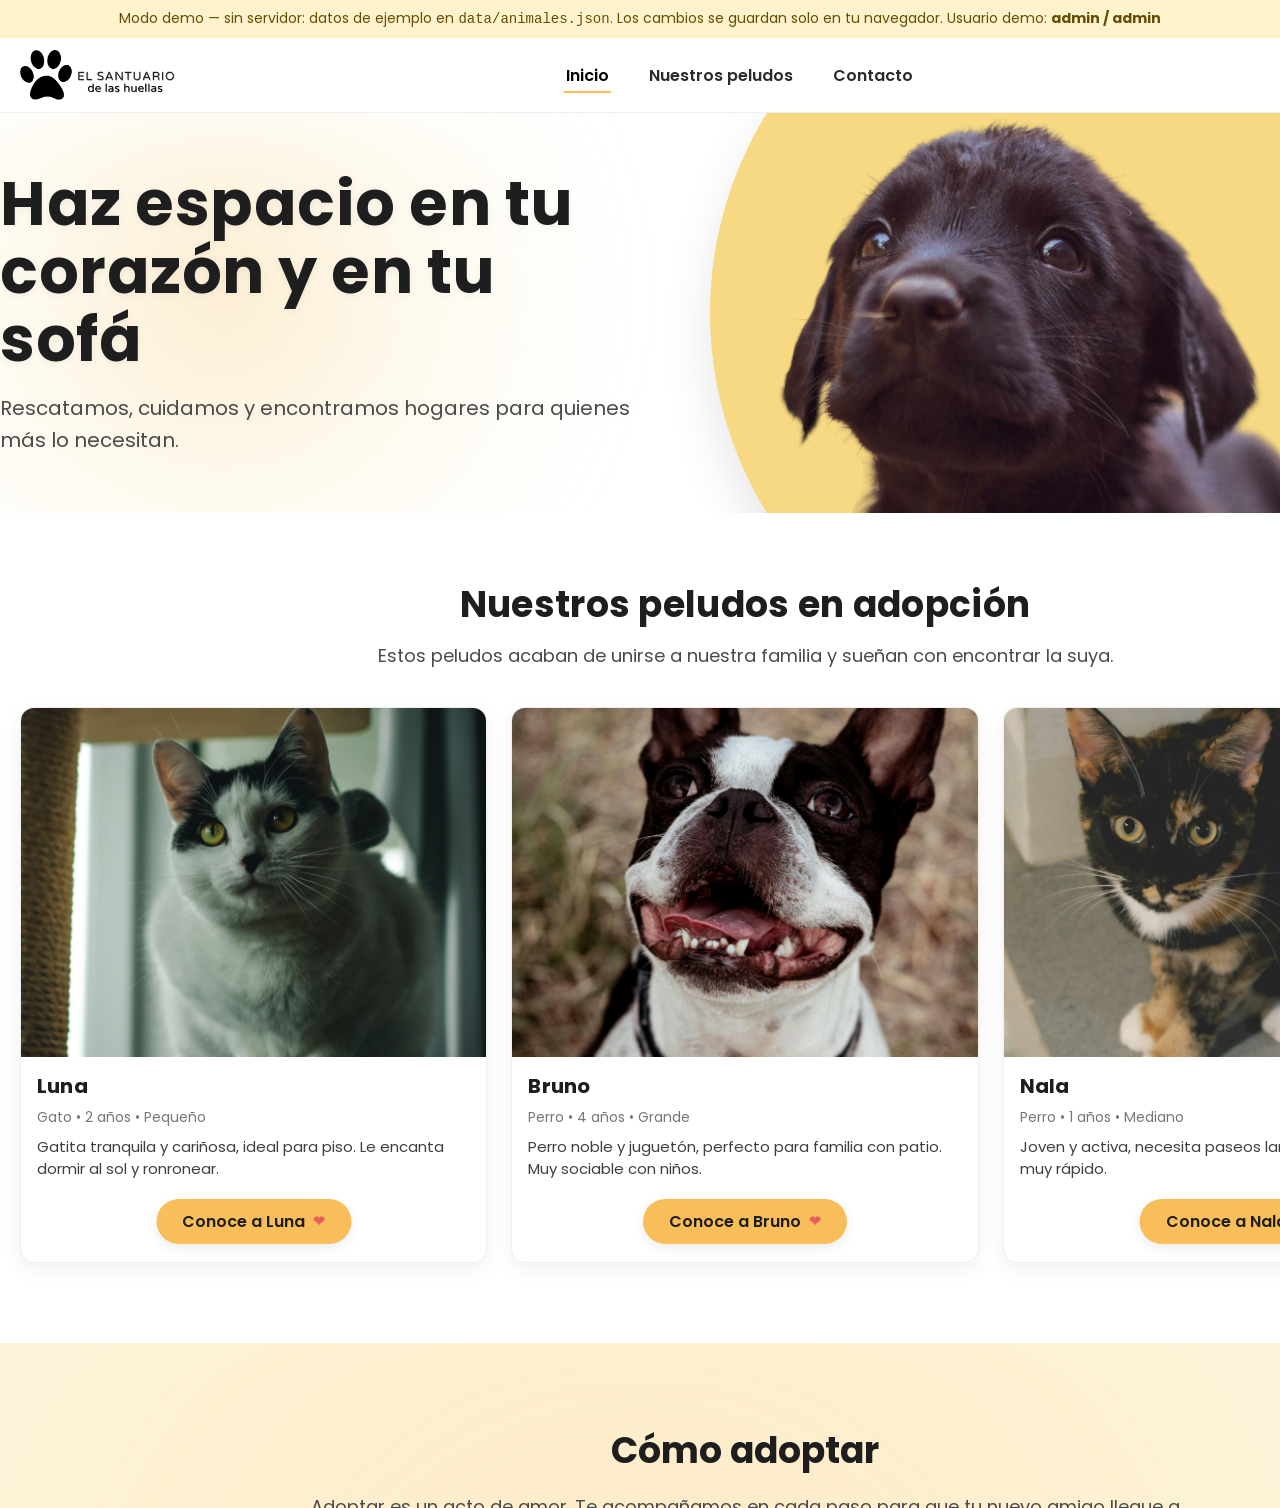
==== admin.html @ d08b42cb "Demo estatica Santuario de las Huellas para GitHub Pages (sin PHP/MySQL)" ====
<!DOCTYPE html>
<html lang="es">
<head>
  <meta charset="UTF-8" />
  <title>Administración | El Santuario de las Huellas</title>
  <meta name="viewport" content="width=device-width, initial-scale=1.0" />
  <link rel="stylesheet" href="style.css" />
</head>
<body class="admin-page">
<div style="background:#fff3cd;color:#664d03;text-align:center;padding:8px 12px;font-size:14px;border-bottom:1px solid #ffecb5;">Modo demo — sin servidor: datos de ejemplo en <code>data/animales.json</code>. Los cambios se guardan solo en tu navegador. Usuario demo: <b>admin / admin</b></div>

	<script type="module" src="./admin.js"></script>

 <header class="site-header">
  <div class="container">
    <a href="index.html" class="logo">
      <img src="imagenes/logo.png" alt="El Santuario de las Huellas" />
    </a>
    <nav class="main-nav" aria-label="Principal">
      <ul>
        <li><a href="index.html">Inicio</a></li>
        <li><a href="animales.html">Nuestros peludos</a></li>
        <li><a href="contacto.html">Contacto</a></li>
        <li id="optionAdmin"><a class="is-active" href="admin.html">Admin</a></li>
      </ul>
    </nav>
	   <a href="#" class="login-link" id="botonLogout">Cerrar sesión</a>
  </div>
</header>

 <section class="page-hero">
  <div class="page-hero-container">
    <h1>Animales (Administración)</h1>

    <!-- Accesos rápidos -->
    <nav style="margin-top:12px; display:flex; gap:8px; flex-wrap:wrap;">
      <a href="admin.html" class="btn">Animales</a>
      <a href="mensajes.html" class="btn btn--ghost">Mensajes</a>
    </nav>
  </div>
</section>

  <main class="admin-wrap">
    <section class="card" aria-labelledby="listado-title">
      <header class="card__head"><h2 id="listado-title">Listado</h2></header>
      <div class="table-wrap">
        <table class="table" id="tabla-animales">
          <thead>
            <tr>
              <th>Nombre</th>
              <th>Especie</th>
              <th>Edad</th>
              <th>Sexo</th>
              <th>Tamaño</th>
              <th>Raza</th>
              <th>Vacunas</th>
              <th>Esterilizado</th>
              <th>Adoptado</th>
            </tr>
          </thead>
          <tbody>
          </tbody>
        </table>
      </div>
    </section>

    <section class="card" aria-labelledby="nuevo-title">
      <header class="card__head"><h2 id="titulo-animal">Nuevo animal</h2></header>
      <form id="form-animal" class="form" action="#" method="post" autocomplete="on">
        <input type="text" name="website" tabindex="-1" class="honeypot" aria-hidden="true">
        <div class="form-row two">
          <div class="field"><label for="nombre">Nombre*</label><input id="nombre" name="nombre" type="text" required></div>
          <div class="field"><label for="especie">Especie</label><input id="especie" name="especie" type="text" placeholder="Perro / Gato / ..."></div>
        </div>
        <div class="form-row two">
          <div class="field"><label for="edad">Edad</label><input id="edad" name="edad" type="number" min="0" step="1" placeholder="0"></div>
          <div class="field"><label for="sexo">Sexo</label><input id="sexo" name="sexo" type="text" placeholder="Macho / Hembra / Desconocido"></div>
        </div>
        <div class="form-row two">
          <div class="field"><label for="tamano">Tamaño</label><input id="tamano" name="tamano" type="text" placeholder="Pequeño / Mediano / Grande"></div>
          <div class="field"><label for="raza">Raza</label><input id="raza" name="raza" type="text"></div>
        </div>
        <div class="form-row two">
          <label class="check"><input type="checkbox" name="vacunas" id="checkVacuna"> Vacunas al día</label>
          <label class="check"><input type="checkbox" name="esterilizado" id="checkEsterilizado"> Esterilizado</label>
        </div>
        <div class="form-row"><div class="field"><label for="descripcion">Descripción</label><textarea id="descripcion" name="descripcion" rows="4" placeholder="Carácter, sociabilidad, necesidades…"></textarea></div></div>
        <div class="form-row"><div class="field"><label for="foto">URL de la foto</label><input name="foto" type="file" id="imageInput" accept="image/*" /></div></div>
        <button type="submit" class="btn-submit">Guardar</button>
        <p class="nota-requeridos">Los campos marcados con * son obligatorios.</p>
      </form>
    </section>
  </main>

  <footer class="site-footer">
    <div class="container">
      <p>&copy; 2025 · El Santuario de las Huellas</p>
    </div>
  </footer>
</body>
</html>
---- style.css ----
@import url('https://fonts.googleapis.com/css2?family=Poppins:wght@400;600;700&display=swap');

* { 
  box-sizing: border-box; 
}

body {
  margin: 0;
  font-family: 'Poppins', sans-serif;
  color: #2b2b2b;
  background-color: #fff;
}

/* Cabecera */
.site-header {
  /* Mantener fijo en la parte de arriba */
  position: sticky;
  top: 0;
  background: #fff;
  border-bottom: 1px solid #eee;
  z-index: 100;
}

.site-header .container {
  width: 1490px;
  margin: 0 auto;
  padding: 12px 20px;
  display: grid;
  grid-template-columns: auto 1fr auto;
  align-items: center;
  gap: 16px;
}


/* Logo superior */
.logo img {
  display: block;
  height: 50px;
  width: auto;
}

/* Mantener el menú centrado */
.main-nav { justify-self: center; }

.main-nav ul {
  list-style: none;
  display: flex;
  gap: 36px;
  margin: 0;
  padding: 0;
}

.main-nav a {
  text-decoration: none;
  color: #2b2b2b;
  font-weight: 600;
  padding: 6px 2px;
  transition: color 0.2s ease;
}

.main-nav a:hover { 
  color: #000; 
}

/* Login */
.login-link {
  text-decoration: none;
  font-weight: 600;
  color: #2b2b2b;
  padding: 8px 14px;
  border: 1px solid #ddd;
  border-radius: 10px;
  transition: all 0.2s ease;
}

.login-link:hover { 
  background: #f7f7f7; 
}

/* Botón cerrar sesión */
.logout-link {
  position: absolute;
  left: 24px;
  top: 18px;
  font-size: 14px;
  text-decoration: none;
  color: #333;
  font-weight: 600;
}

.logout-link:hover {
  text-decoration: underline;
}


/* Sección hero (pestañas) */
.hero {
  background: #fff;
  height: 400px;
  display: flex;
  align-items: center;
  overflow: hidden;
  position: relative;
}

/* Contenedor interno de sección hero */
.hero-content {
  width: 1490px;
  margin: 0 auto;
  display: grid;
  grid-template-columns: 1fr 600px;
  align-items: center;
  gap: 48px;
}
.hero-text {
  max-width: 740px;
  position: relative;
}

/*  Redondel anaranjado suave detrás del texto (ejemplo modificable https://stackoverflow.com/questions/36475335/hero-with-gradient-using-before-not-working-correctly) */
.hero-text::before {
  content: "";
  position: absolute;
  top: -60px;
  left: -80px;
  width: 120%;
  height: 160%;
  background: radial-gradient(circle at 40% 40%, rgba(247, 190, 90, 0.28), rgba(246, 217, 130, 0.12) 40%, transparent 75%);
  filter: blur(35px);
  z-index: 0;
}

/* Texto sobre el redondel */
.hero-text h1,
.hero-text p {
  position: relative;
  z-index: 1;
}

.hero-text h1 {
  font-size: 62px;
  line-height: 1.1;
  margin: 0 0 18px;
  color: #1e1e1e;
  font-weight: 700;
  letter-spacing: 0.5px;
  text-shadow: 0 2px 8px rgba(0,0,0,0.05);
}

.hero-text p {
  font-size: 20px;
  line-height: 1.6;
  margin: 0;
  color: #4a4a4a;
  font-weight: 400;
  text-shadow: 0 1px 6px rgba(0,0,0,0.04);
}

/* Imagen (derecha) con semicírculo amarillo detrás */
.hero-image {
  position: relative;
  width: 600px;
  height: 380px;
  justify-self: end;
  isolation: isolate;
}

/* Circulo anaranjado detrás de la imágen */
.hero-image::before {
  content: "";
  position: absolute;
  right: -190px;
  top: 50%;
  width: 760px;
  height: 760px;
  background: #f6d982;
  border-radius: 50%;
  transform: translateY(-50%);
  z-index: -1;
  box-shadow: 0 25px 50px rgba(0, 0, 0, 0.1);
}

/* Imagen PNG transparente */
.hero-image img {
  position: relative;
  width: 108%;
  height: auto;
  display: block;
  object-fit: contain;
  z-index: 1;
  transform: translate(40px, -60px);
}


/* Pantalla de adopción */
.adopcion {
  padding: 64px 0 80px;
  background: #fff;
}

.adopcion-container {
  width: 1490px;
  margin: 0 auto;
  padding: 0 20px;
}

.adopcion-header {
  text-align: center;
  max-width: 900px;
  margin: 0 auto 36px;
  position: relative;
}

.adopcion-header h2 {
  font-size: 36px;
  font-weight: 700;
  color: #1e1e1e;
  margin: 0 0 10px;
  letter-spacing: .3px;
}

.adopcion-header p {
  font-size: 18px;
  color: #4a4a4a;
  line-height: 1.6;
  margin: 0;
}

/* Rejilla de tarjetas con 3 columnas*/
.adopcion-grid {
  display: grid;
  grid-template-columns: repeat(3, 1fr);
  gap: 24px;
}

/* Tarjeta */
.pet-card {
  background: #fff;
  border: 1px solid #eee;
  border-radius: 14px;
  overflow: hidden;
  box-shadow: 0 6px 20px rgba(0, 0,0, .06);
  transition: border-color .15s ease;
}

.pet-card:hover {
  transform: translateY(-3px);
  box-shadow: 0 12px 28px rgba(0,0,0,.10);
  border-color: #e9e9e9;
}

/* Imagen con proporción uniforme */
.pet-media {
  width: 100%;
}

.pet-media img {
  display: block;
  width: 100%;
  aspect-ratio: 4 / 3;
  object-fit: cover;
}

.pet-body {
  padding: 14px 16px 18px;
}

.pet-name {
  margin: 0 0 6px;
  font-size: 20px;
  font-weight: 700;
  color: #1e1e1e;
  letter-spacing: .2px;
}

.pet-meta {
  margin: 0 0 8px;
  font-size: 14px;
  color: #777;
}

.pet-desc {
  margin: 0;
  font-size: 15px;
  color: #3f3f3f;
  line-height: 1.5;
}

/* Botón "Conóceme" dentro de las tarjetas centrado */
.pet-btn {
  display: inline-flex;
  align-items: center;
  justify-content: center;
  gap: 8px; /* Espaciado entre texto y el corazón */
  margin-top: 18px;
  padding: 10px 26px;
  background: #f7be5a;
  color: #1e1e1e;
  font-weight: 600;
  text-decoration: none;
  border-radius: 50px;
  transition: all 0.25s ease;
  box-shadow: 0 4px 12px rgba(0, 0, 0, 0.08);
  position: relative;
  left: 50%;
  transform: translateX(-50%);
}

/* Corazón que se agranda al pasar por encima al lado del texto */
.pet-btn::after {
  content: "❤";
  font-size: 14px;
  color: #e85d5d;
  transition: transform 0.3s ease;
}

/* Hover: más luminoso y con pequeño movimiento */
.pet-btn:hover {
  background: #f9c96c; /* tono más claro al pasar el ratón */
  transform: translate(-50%, -2px);
  box-shadow: 0 8px 20px rgba(0, 0, 0, 0.12);
}

.pet-btn:hover::after {
  transform: scale(1.3);
}


/* Zona del cómo adoptar*/
.como-adoptar {
  background: #fff8e6;
  padding: 80px 0 100px;
  position: relative;
  overflow: hidden;
}

/* Círculo de fondo igual que hero */
.como-adoptar::before {
  content: "";
  position: absolute;
  top: -100px;
  left: 50%;
  width: 180%;
  height: 260%;
  background: radial-gradient(circle at 50% 30%, rgba(247, 190, 90, 0.25), rgba(246, 217, 130, 0.1) 50%, transparent 80%);
  filter: blur(60px);
  transform: translateX(-50%);
  z-index: 0;
}

.hero-text::before {
  content: "";
  position: absolute;
  top: -60px;
  left: -80px;
  width: 120%;
  height: 160%;
  background: radial-gradient(circle at 40% 40%, rgba(247, 190, 90, 0.28), rgba(246, 217, 130, 0.12) 40%, transparent 75%);
  filter: blur(35px);
  z-index: 0;
}

.como-container {
  width: 1490px;
  margin: 0 auto;
  position: relative;
  z-index: 1;
}

/* Encabezado */
.como-header {
  text-align: center;
  max-width: 900px;
  margin: 0 auto 60px;
}

.como-header h2 {
  font-size: 36px;
  font-weight: 700;
  color: #1e1e1e;
  margin: 0 0 14px;
}

.como-header p {
  font-size: 18px;
  color: #4a4a4a;
  line-height: 1.7;
  margin: 0;
}

/* Pasos */
.como-pasos {
  display: grid;
  grid-template-columns: repeat(3, 1fr);
  gap: 36px;
  text-align: center;
}

.paso {
  background: #fff;
  border-radius: 16px;
  padding: 40px 28px 46px;
  box-shadow: 0 8px 24px rgba(0, 0, 0, 0.06);
  transition: transform 0.2s ease, box-shadow 0.2s ease;
}

.paso:hover {
  transform: translateY(-5px);
  box-shadow: 0 16px 32px rgba(0, 0, 0, 0.08);
}

.paso-icono {
  font-size: 42px;
  margin-bottom: 14px;
}

.paso h3 {
  font-size: 22px;
  margin: 0 0 10px;
  font-weight: 700;
  color: #1e1e1e;
}

.paso p {
  font-size: 16px;
  color: #4a4a4a;
  line-height: 1.6;
  margin: 0;
}

/* Pie de página */
.site-footer {
  background: #fff;
  text-align: center;
  padding: 24px 0;
  font-size: 15px;
  color: #555;
  border-top: 1px solid #eee;
  width: 100%;
}

.site-footer p {
  margin: 0;
  letter-spacing: 0.3px;
}

.page-hero-container {
  width: 1490px;
  margin: 0 auto;
  padding: 0 20px;
  text-align: left;
}
.page-hero h1 {
  margin: 0 0 8px;
  font-size: 42px;
  color: #1e1e1e;
  letter-spacing: .3px;
}
.page-hero p {
  margin: 0;
  font-size: 18px;
  color: #4a4a4a;
}

/* Estado activo en el menú de pestañas */
.main-nav a.is-active {
  color: #000;
  border-bottom: 2px solid #f7be5a;
  padding-bottom: 4px;
}

/* Página de ficha */
.breadcrumb {
  background: #fff;
  padding: 14px 0 0;
}

.breadcrumb .page-hero-container {
  text-align: left;
  font-size: 14px;
  color: #777;
}

.breadcrumb a {
  color: #777;
  text-decoration: none;
}

.breadcrumb a:hover { 
  color: #000; 
}

.breadcrumb span { 
  margin: 0 8px; 
}

.animal-wrap { 
  background: #fff; 
  padding: 30px 0 80px; 
}

.animal-container {
  width: 1490px;
  margin: 0 auto;
  display: grid;
  grid-template-columns: 1fr 420px;
  gap: 36px;
}

/* Columna izquierda */
.animal-cover {
  margin: 0 0 20px;
  border-radius: 16px;
  overflow: hidden;
  box-shadow: 0 10px 24px rgba(0,0,0,.08);
  display: flex;
  justify-content: center;
  align-items: center;
  background: #fff;
}

.animal-cover img {
  width: 90%;
  max-height: 550px;
  height: auto;
  display: block;
  object-fit: contain;
  border-radius: 14px;
}

.animal-story h2 {
  font-size: 28px;
  margin: 0 0 10px;
  color: #1e1e1e;
}

.animal-story p {
  font-size: 17px;
  color: #4a4a4a;
  line-height: 1.75;
  margin: 0;
}

/* Columna derecha */
.animal-aside { 
  align-self: start; 
}

.animal-card {
  background: #fff;
  border: 1px solid #eee;
  border-radius: 16px;
  padding: 22px 20px;
  box-shadow: 0 8px 24px rgba(0,0,0,.06);
}

.animal-card h3 {
  margin: 0 0 12px;
  font-size: 20px;
}

/* Tabla simple */
.data-list {
  list-style: none;
  margin: 0 0 20px;
  padding: 0;
  display: grid;
  grid-template-columns: 1fr 1fr;
  gap: 10px 14px;
}

.data-list li {
  display: flex;
  justify-content: space-between;
  gap: 12px;
  padding: 10px 12px;
  border: 1px solid #f0f0f0;
  border-radius: 10px;
  background: #fff;
}

.data-list li span { 
  color: #777; 
}
.data-list li strong { 
  color: #1e1e1e; 
}

/* Botón único */
.cta-group {
  display: flex;
  justify-content: center;
  margin-top: 16px;
}

.btn-primary {
  display: inline-block;
  padding: 12px 28px;
  background: #f7be5a;
  color: #1e1e1e;
  text-decoration: none;
  font-weight: 600;
  border-radius: 12px;
  box-shadow: 0 6px 16px rgba(0,0,0,.1);
  transition: all 0.25s ease;
  font-size: 16px;
}
.btn-primary:hover {
  background: #f9c96c;
  transform: translateY(-2px);
  box-shadow: 0 10px 22px rgba(0,0,0,.12), 0 0 20px rgba(247,190,90,.35);
}

.aside-note {
  font-size: 13px;
  color: #787878;
  margin: 12px 2px 0;
  text-align: center;
}

/* Página de contacto */
.contacto { 
  background: #fff; 
  padding: 40px 0 80px; 
}

.contacto-container {
  width: 1490px;
  margin: 0 auto;
  display: grid;
  grid-template-columns: 1fr 420px;
  gap: 36px;
  align-items: start;
}

/* Formulario */
.form 
{ 
  background:#fff; 
  border:1px solid #eee; 
  border-radius:16px; 
  padding:24px; 
  box-shadow:0 8px 24px rgba(0,0,0,.06); 
}
.honeypot { 
  position:absolute; 
  left:-9999px; 
}
.form-row { 
  display: grid; 
  gap: 16px; 
  margin-bottom: 14px; 
}

.form-row.two { 
  grid-template-columns: 1fr 1fr; 
}

.field label { 
  display:block; 
  font-size:14px; 
  color:#555; 
  margin-bottom:6px; 
}
.field input,
.field select,
.field textarea {
  width: 100%;
  padding: 12px 12px;
  border: 1px solid #e6e6e6;
  border-radius: 10px;
  font: inherit;
  color: #2b2b2b;
  background: #fff;
  outline: none;
  transition: border-color .15s ease, box-shadow .15s ease;
}
.field input:focus,
.field select:focus,
.field textarea:focus {
  border-color: #f7be5a;
  box-shadow: 0 0 0 3px rgba(247,190,90,.25);
}

.check { 
  font-size:14px; 
  color:#4a4a4a; 
  display:flex; 
  gap:8px; 
  align-items:flex-start; 
}
.check input { 
  margin-top:3px; 
}

.btn-submit {
  display: inline-block;
  margin-top: 6px;
  padding: 12px 28px;
  background: #f7be5a;
  color: #1e1e1e;
  font-weight: 600;
  text-decoration: none;
  border: 0;
  border-radius: 12px;
  cursor: pointer;
  box-shadow: 0 6px 16px rgba(0,0,0,.10);
  transition: all .25s ease;
}
.btn-submit:hover {
  background: #f9c96c;
  transform: translateY(-2px);
  box-shadow: 0 10px 22px rgba(0,0,0,.12), 0 0 20px rgba(247,190,90,.35);
}

.nota-requeridos { 
  font-size:12px; 
  color:#888; 
  margin-top:8px; 
}

.info-card {
  background:#fff; 
  border:1px solid #eee; 
  border-radius:16px; 
  padding:22px 20px;
  box-shadow:0 8px 24px rgba(0,0,0,.06);
}

.info-card h3 { 
  margin:0 0 12px; 
  font-size:20px; 
}
.info-list { 
  list-style:none; 
  margin:0 0 14px; 
  padding:0; 
  display:grid;
  gap:8px; 
}
.info-list li { 
  font-size:15px; 
  color:#444; 
}

.mapa-placeholder {
  border:1px dashed #e6e6e6; 
  border-radius:10px; 
  height:150px; 
  display:flex;
  align-items:center; 
  justify-content:center; 
  color:#999; 
  font-size:14px; 
  margin:8px 0 12px;
}
.aviso { 
  font-size:13px; 
  color:#777; 
}

/* Base de la tarjeta */
.card { 
  background:#fff; 
  border:1px solid #eee; 
  border-radius:16px; 
  box-shadow:0 8px 24px rgba(0,0,0,.06); 
  overflow:hidden; 
}

.card__head { 
  padding:18px 16px; 
  border-bottom:1px solid #f0f0f0; 
}
.card__body { 
  padding:18px 22px; 
}

/* Botones */
.btn { 
  display:inline-block; 
  background:#f7be5a; 
  border:0; 
  border-radius:10px; 
  padding:10px 14px; 
  font-weight:700; 
  text-decoration:none; 
  color:#000; 
  cursor:pointer; 
}

.btn:hover, 
.btn:focus { 
  filter:brightness(.98); 
}

.btn--ghost { 
  background:#fff; 
  border:1px solid #ddd; 
}

/* Pills */
.pill { 
  display:inline-block; 
  padding:4px 10px; 
  border-radius:999px; 
  font-size:12px; 
  font-weight:700; 
  border:1px solid #eee; 
}

.pill--yes { 
  background:#eaf8ed; 
  color:#1d7a2e; 
  border-color:#d9f0de; 
}
.pill--no  { 
  background:#fbeeee; 
  color:#9b2c2c; 
  border-color:#f5d3d3; 
}

/* Tablas */
.table 
{ width:100%; 
  border-collapse:collapse; 
  font-size:15px; 
}

.table thead th { 
  background:#fffdf7; 
  color:#555; 
  text-align:left; 
  padding:14px 16px; 
  border-bottom:1px solid #f0f0f0; 
}

.table tbody td { 
  padding:0 16px 18px; 
  border-bottom:1px solid #f2f2f2; 
}

.table-wrap { 
  overflow:auto; 
}

/* Toolbars */
.toolbar { 
  display:flex; 
  justify-content:space-between; 
  align-items:center; 
  gap:12px; 
  padding:14px 22px; 
  border-bottom:1px solid #f5f5f5;
}

.toolbar .left, 
.toolbar .right { 
  display:flex; 
  gap:10px; 
  align-items:center; 
}

/* Layouts admin y ficha */
.admin-wrap { 
  width:1490px; 
  margin:0 auto; 
  padding:24px 60px; 
}
.ficha-wrap { 
  width:1490px; 
  margin:0 auto; 
  padding:24px 20px; 
  display:grid; 
  grid-template-columns:2fr 1fr; 
  gap:24px; 
}

.left-stack { 
  display:flex; 
  flex-direction:column; 
  gap:12px; 
  align-self:start; 
}
.side { 
  display:grid; 
  gap:16px; 
  height:max-content; 
}

/* Imagen del retrato */
.portrait-wrap { 
  display:flex; 
  justify-content:center; 
}
.portrait-image { 
  width:400px; 
  max-width:100%; 
  height:auto; 
  border-radius:16px; 
  object-fit:cover; 
  box-shadow:0 6px 18px rgba(0,0,0,.08); 
}

/* Detalle de mensaje (meta grid) */
.detail-meta { 
  display:grid; 
  grid-template-columns:1fr 1fr; 
  gap:16px; 
}

.detail-field { 
  background:#fff; 
  border:1px solid #f3f3f3; 
  border-radius:12px; 
  padding:12px 14px; 
}
.detail-field .label { 
  font-size:12px; 
  color:#777; 
  margin:0 0 4px; 
}
.detail-field .value { 
  font-size:16px; 
  margin:0; 
  color:#222; 
}
.detail-desc { 
  grid-column:1 / -1; 
}
.detail-desc pre { 
  margin:0; 
  white-space:pre-wrap; 
  font-family:inherit; 
}

/* Pantalla del login de administrador */
.login-page {
  display: flex;
  justify-content: center;
  align-items: center;
  height: calc(100vh - 200px);
}

.login-box {
  background: #fff;
  border: 1px solid #eee;
  border-radius: 16px;
  box-shadow: 0 8px 24px rgba(0,0,0,0.06);
  padding: 40px 50px;
  max-width: 400px;
  width: 100%;
  text-align: center;
}

.login-box h1 {
  margin-bottom: 24px;
}

.login-box .field {
  margin-bottom: 16px;
  text-align: left;
}

.login-box label {
  display: block;
  font-weight: 600;
  margin-bottom: 6px;
}

.login-box input[type="text"],
.login-box input[type="password"] {
  width: 100%;
  padding: 10px 12px;
  border: 1px solid #ddd;
  border-radius: 8px;
  font-size: 15px;
}

.login-box button {
  margin-top: 10px;
}

/* Página de los datos del animal */
.page-hero {
  background:#fdf5e3;
  border-bottom:1px solid #eee
}

.page-hero-container {
  width:1490px;
  margin:0 auto;
  padding:24px 20px
}
.page-hero h1 {
  margin:0;
  font-size:32px
}

.ficha-wrap {
  width:1490px;
  margin:0 auto;
  padding:24px 20px;
  display:grid;
  grid-template-columns:2fr 1fr;
  gap:24px
}
.left-stack {
  display:flex;
  flex-direction:column;
  gap:12px;
  align-self:start
}

.card {
  background:#fff;
  border:1px solid #eee;
  border-radius:16px;
  box-shadow:0 8px 24px rgba(0,0,0,.06);
  overflow:hidden
}

.card__head {
  padding:18px 22px;
  border-bottom:1px solid #f0f0f0
}

.card__body {
  padding:18px 22px
}

.meta {
  display:flex;
  flex-wrap:wrap;
  gap:10px
}

.badge {
  display:inline-block;
  background:#fffdf7;
  border:1px solid #f0e6cc;
  padding:6px 10px;
  border-radius:999px;
  font-size:12px;
  font-weight:700;
  color:#7a5e1a
}

/* Imagen del retrato de animal */
.portrait-wrap {
  display:flex;
  justify-content:center
}

.portrait-image {
  width:400px;
  max-width:100%;
  height:auto;
  border-radius:16px;
  object-fit:cover;
  box-shadow:0 6px 18px rgba(0,0,0,.08)
}

/* Tabla de información */
table.info {
  width:100%;
  border-collapse:collapse
}

table.info th, 
table.info td {
  padding:10px 0;
  border-bottom:1px solid #f3f3f3;
  text-align:left
}

table.info th {
  color:#555;
  font-weight:600;
  width:200px
}

.side {
  display:grid;
  gap:16px;
  height:max-content
}

.cta .btn {
  display:inline-block;
  background:#f7be5a;
  border:0;
  border-radius:12px;
  padding:12px 16px;
  font-weight:800;
  text-decoration:none;
  color:#000
}

.cta .btn:focus,
.cta .btn:hover {
  filter:brightness(.98)
}

.back {
  display:inline-block;
  color:#444;
  text-decoration:none;
  border:1px solid #eee;
  border-radius:10px;
  padding:8px 12px
}
.list {
  margin:0;
  padding-left:18px
}

.list li {
  margin:6px 0
}

.note {
  font-size:12px;
  color:#6b6b6b
}

/* Banner gris para solo en páginas de administración */
body.admin-page .page-hero {
  background: #f0f0f3;
  border-bottom: 1px solid #ddd;
}
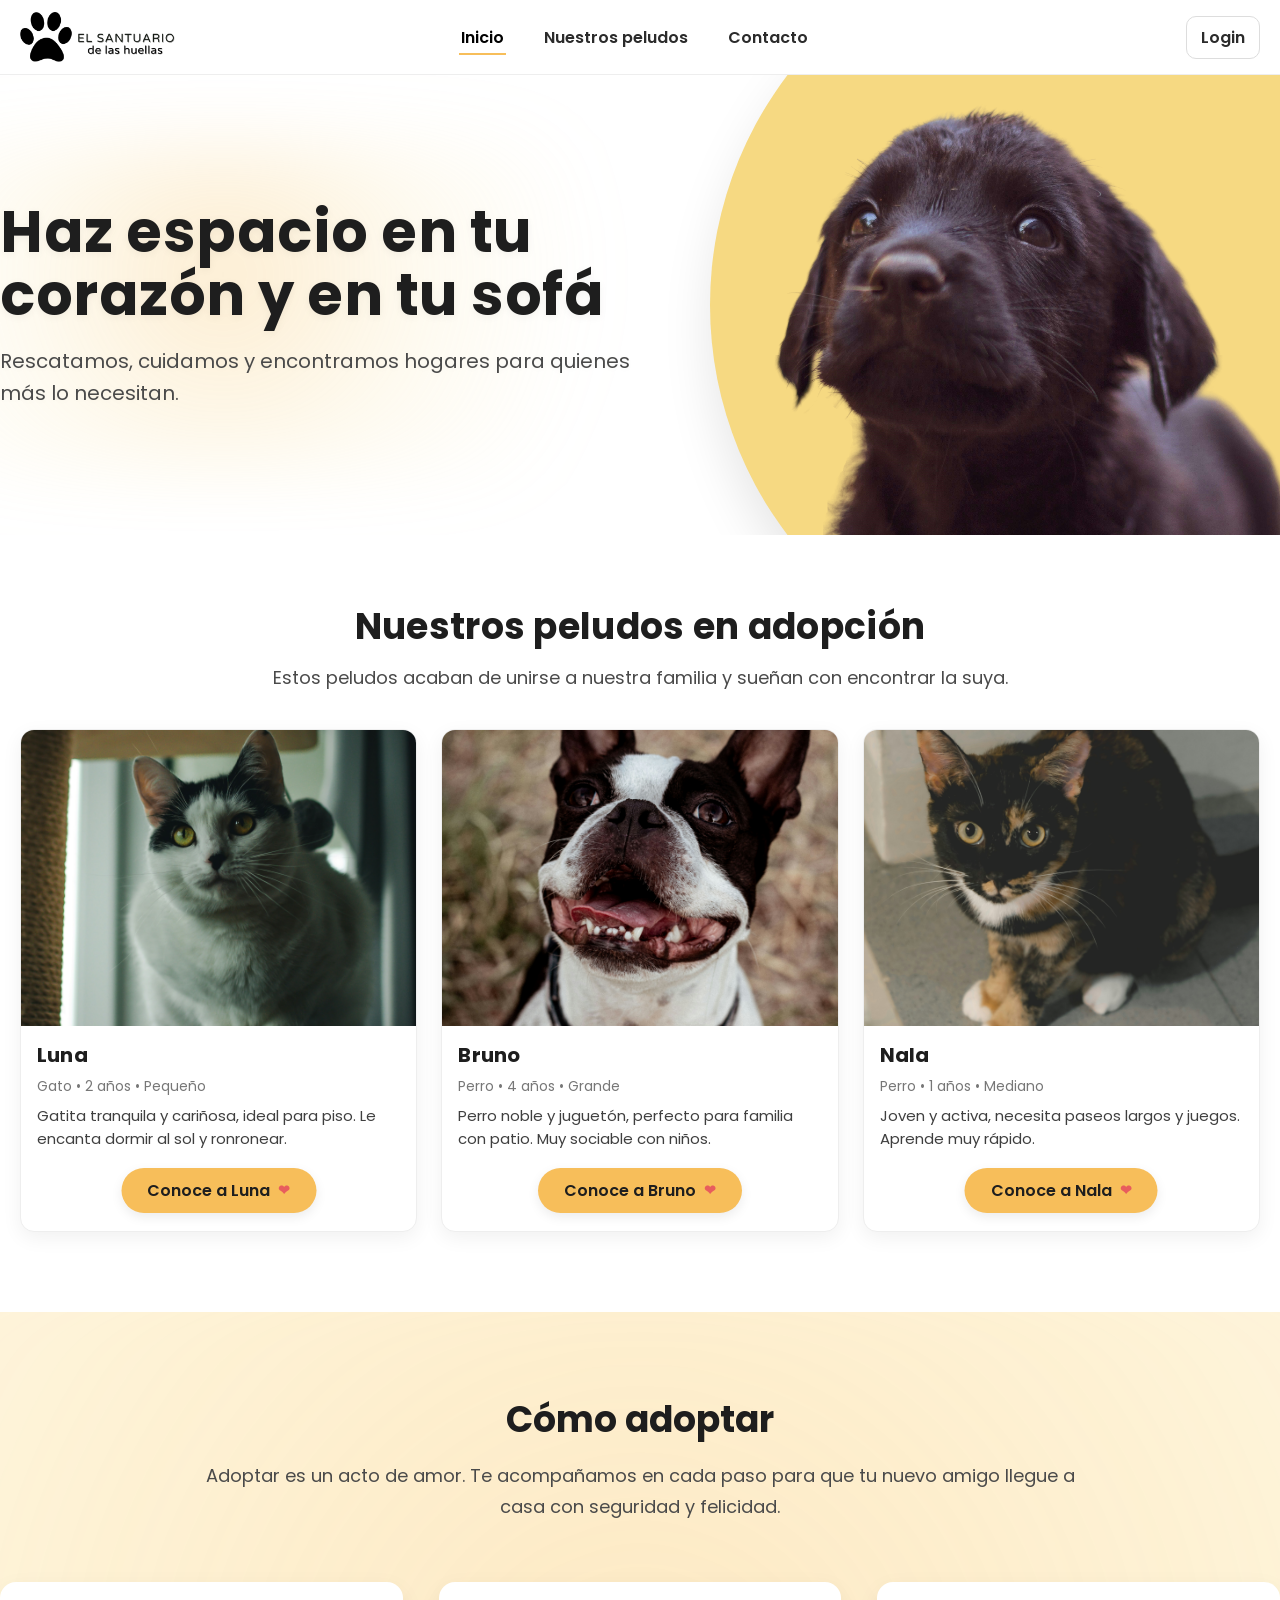
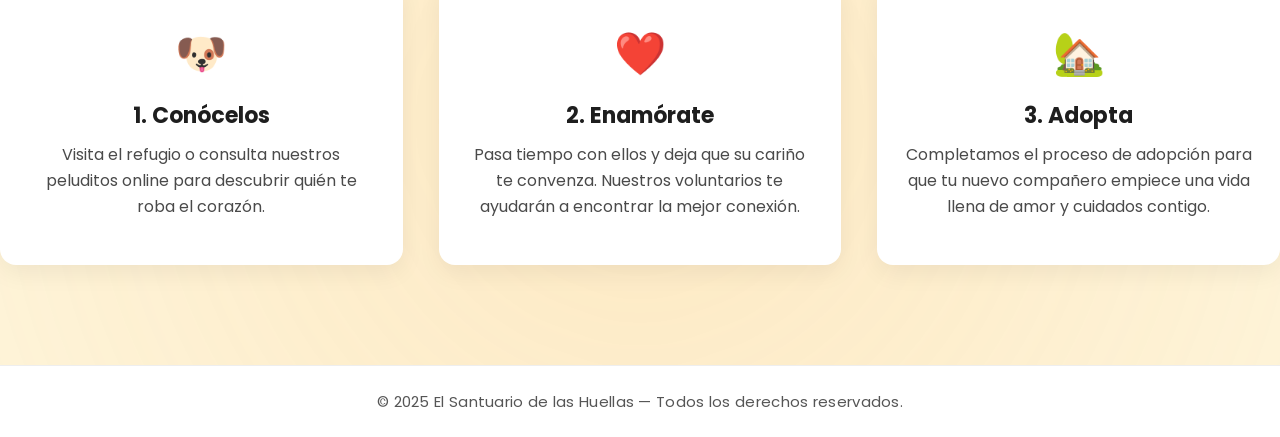
==== commit 37b22634: "Quita banner demo y hace la web responsive (movil y escritorio)" ====
--- a/admin.html
+++ b/admin.html
@@ -7,7 +7,6 @@
   <link rel="stylesheet" href="style.css" />
 </head>
 <body class="admin-page">
-<div style="background:#fff3cd;color:#664d03;text-align:center;padding:8px 12px;font-size:14px;border-bottom:1px solid #ffecb5;">Modo demo — sin servidor: datos de ejemplo en <code>data/animales.json</code>. Los cambios se guardan solo en tu navegador. Usuario demo: <b>admin / admin</b></div>
 
 	<script type="module" src="./admin.js"></script>
 
--- a/style.css
+++ b/style.css
@@ -1130,3 +1130,319 @@
   border-bottom: 1px solid #ddd;
 }
 
+/* ============================================================
+   RESPONSIVE — escritorio y móvil (sin romper el diseño base)
+   ============================================================ */
+
+/* Base fluida: los contenedores pasan de ancho fijo a máximo */
+.site-header .container,
+.hero-content,
+.adopcion-container,
+.como-container,
+.page-hero-container,
+.animal-container,
+.contacto-container,
+.admin-wrap,
+.ficha-wrap {
+  width: 100%;
+  max-width: 1490px;
+}
+
+img {
+  max-width: 100%;
+  height: auto;
+}
+
+html, body {
+  overflow-x: hidden;
+}
+
+.hero {
+  height: auto;
+  min-height: 400px;
+  padding: 40px 0;
+}
+
+.hero-text h1 {
+  font-size: clamp(32px, 4.5vw, 62px);
+}
+
+.hero-image {
+  max-width: 100%;
+}
+
+.table-wrap {
+  overflow-x: auto;
+  -webkit-overflow-scrolling: touch;
+}
+
+/* ---------- Tablet / portátil pequeño (<=1100px) ---------- */
+@media (max-width: 1100px) {
+  .site-header .container {
+    grid-template-columns: auto 1fr auto;
+    gap: 12px;
+  }
+
+  .hero-content {
+    grid-template-columns: 1fr 1fr;
+    gap: 24px;
+    padding: 0 20px;
+  }
+
+  .hero-image {
+    width: 100%;
+    height: auto;
+  }
+
+  .hero-image::before {
+    width: 520px;
+    height: 520px;
+    right: -160px;
+  }
+
+  .hero-image img {
+    width: 100%;
+    transform: translate(20px, -30px);
+  }
+
+  .adopcion-grid {
+    grid-template-columns: repeat(2, 1fr);
+  }
+
+  .como-pasos {
+    grid-template-columns: repeat(2, 1fr);
+  }
+
+  .como-pasos .paso:last-child {
+    grid-column: 1 / -1;
+    max-width: 520px;
+    margin: 0 auto;
+    width: 100%;
+  }
+
+  .animal-container,
+  .contacto-container,
+  .ficha-wrap {
+    grid-template-columns: 1fr;
+  }
+
+  .admin-wrap {
+    padding: 24px 20px;
+  }
+}
+
+/* ---------- Móvil (<=768px) ---------- */
+@media (max-width: 768px) {
+  /* Cabecera apilada: logo+login arriba, menú debajo */
+  .site-header .container {
+    display: flex;
+    flex-wrap: wrap;
+    align-items: center;
+    justify-content: space-between;
+    gap: 10px;
+  }
+
+  .logo img {
+    height: 40px;
+  }
+
+  .main-nav {
+    order: 3;
+    width: 100%;
+    justify-self: stretch;
+  }
+
+  .main-nav ul {
+    flex-wrap: wrap;
+    justify-content: center;
+    gap: 8px 20px;
+  }
+
+  .main-nav a {
+    font-size: 15px;
+    padding: 8px 2px;
+    display: inline-block;
+  }
+
+  .login-link {
+    font-size: 14px;
+    padding: 7px 12px;
+  }
+
+  /* Hero en una columna */
+  .hero {
+    min-height: 0;
+    padding: 32px 0 24px;
+  }
+
+  .hero-content {
+    grid-template-columns: 1fr;
+    gap: 8px;
+    text-align: center;
+  }
+
+  .hero-text {
+    max-width: 100%;
+  }
+
+  .hero-text::before {
+    left: 50%;
+    transform: translateX(-50%);
+    width: 130%;
+  }
+
+  .hero-text h1 {
+    font-size: clamp(28px, 7vw, 38px);
+  }
+
+  .hero-text p {
+    font-size: 16px;
+  }
+
+  .hero-image {
+    width: 100%;
+    max-width: 420px;
+    height: auto;
+    margin: 0 auto;
+    justify-self: center;
+  }
+
+  .hero-image::before {
+    width: 380px;
+    height: 380px;
+    right: 50%;
+    transform: translate(50%, -50%);
+  }
+
+  .hero-image img {
+    width: 100%;
+    transform: none;
+  }
+
+  /* Secciones */
+  .adopcion {
+    padding: 40px 0 56px;
+  }
+
+  .adopcion-header h2,
+  .como-header h2 {
+    font-size: 26px;
+  }
+
+  .adopcion-header p,
+  .como-header p {
+    font-size: 16px;
+  }
+
+  .adopcion-grid {
+    grid-template-columns: 1fr;
+  }
+
+  .como-adoptar {
+    padding: 48px 0 64px;
+  }
+
+  .como-pasos {
+    grid-template-columns: 1fr;
+    gap: 20px;
+  }
+
+  .como-pasos .paso:last-child {
+    grid-column: auto;
+    max-width: none;
+  }
+
+  .paso {
+    padding: 28px 20px 32px;
+  }
+
+  /* Formularios y detalle */
+  .form-row.two {
+    grid-template-columns: 1fr;
+  }
+
+  .detail-meta {
+    grid-template-columns: 1fr;
+  }
+
+  .page-hero h1 {
+    font-size: 26px;
+  }
+
+  .page-hero p {
+    font-size: 16px;
+  }
+
+  .portrait-image {
+    width: 100%;
+    max-width: 420px;
+  }
+
+  table.info th {
+    width: 130px;
+  }
+
+  /* Admin */
+  .admin-wrap,
+  .ficha-wrap {
+    padding: 20px 12px;
+  }
+
+  .card__body {
+    padding: 14px 14px;
+  }
+
+  .toolbar {
+    flex-wrap: wrap;
+  }
+
+  .table {
+    font-size: 14px;
+    min-width: 640px;
+  }
+
+  /* Login */
+  .login-page {
+    height: auto;
+    padding: 40px 16px;
+  }
+
+  .login-box {
+    padding: 28px 22px;
+  }
+}
+
+/* ---------- Móvil pequeño (<=480px) ---------- */
+@media (max-width: 480px) {
+  .hero-text h1 {
+    font-size: 27px;
+    line-height: 1.2;
+  }
+
+  .pet-btn {
+    padding: 10px 20px;
+    font-size: 14px;
+  }
+
+  .site-footer {
+    font-size: 13px;
+    padding: 20px 12px;
+  }
+
+  .btn-submit,
+  .btn {
+    width: 100%;
+    text-align: center;
+  }
+
+  .toolbar .left,
+  .toolbar .right {
+    width: 100%;
+  }
+
+  .toolbar .right .btn,
+  .toolbar .left .btn {
+    width: 100%;
+  }
+}
+
